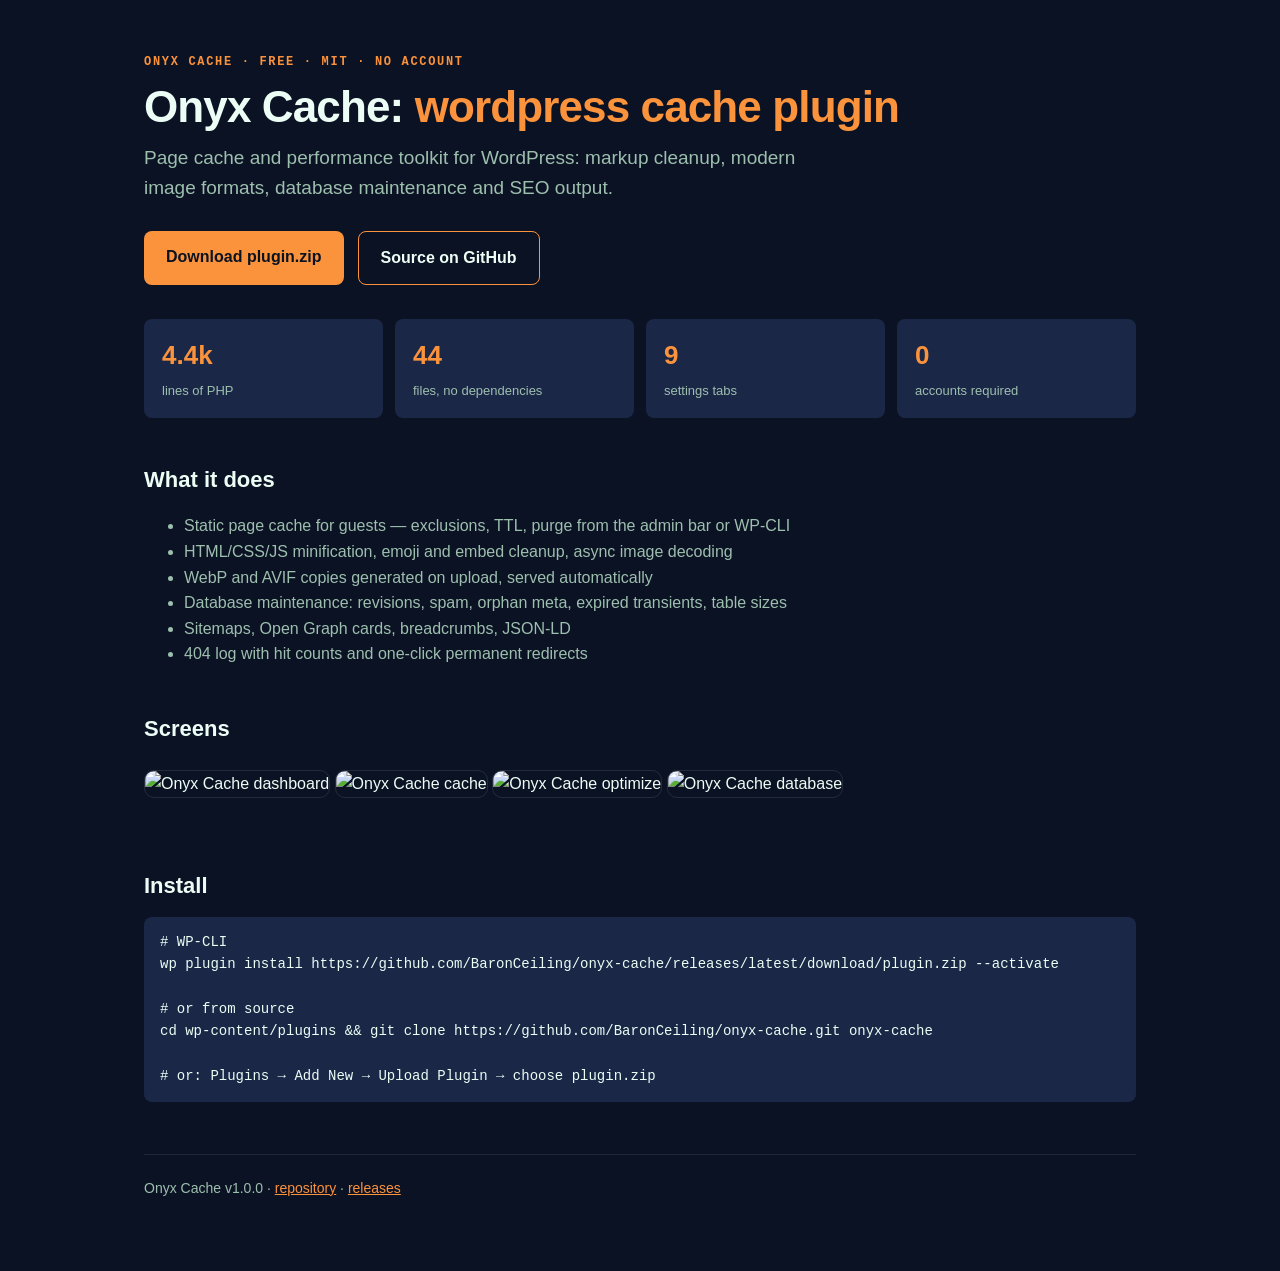
==== docs/index.html @ 32f168cb "docs: landing page (index.html)" ====
<!doctype html>
<html lang="en">
<head>
<meta charset="utf-8">
<meta name="viewport" content="width=device-width, initial-scale=1">
<title>Onyx Cache — wordpress cache plugin</title>
<meta name="description" content="Page cache and performance toolkit for WordPress: markup cleanup, modern image formats, database maintenance and SEO output.">
<meta property="og:title" content="Onyx Cache — wordpress cache plugin">
<meta property="og:description" content="Page cache and performance toolkit for WordPress: markup cleanup, modern image formats, database maintenance and SEO output.">
<meta property="og:type" content="website">
<meta property="og:image" content="https://github.com/BaronCeiling/onyx-cache/raw/main/assets/screenshots/dashboard">
<style>
  :root { --bg:#0b1224; --bg2:#1b2747; --accent:#fb923c; --fg:#ecfdf5; --dim:#9dbfae; }
  * { box-sizing:border-box }
  body { margin:0; background:var(--bg); color:var(--fg);
         font:16px/1.6 -apple-system,BlinkMacSystemFont,"Segoe UI",Roboto,Helvetica,Arial,sans-serif }
  .wrap { max-width:1040px; margin:0 auto; padding:56px 24px 72px }
  .label { font:600 12px/1 monospace; letter-spacing:.14em; text-transform:uppercase; color:var(--accent) }
  h1 { font-size:44px; line-height:1.15; margin:14px 0 10px; letter-spacing:-.02em }
  h1 span { color:var(--accent) }
  p.lead { font-size:19px; color:var(--dim); max-width:62ch; margin:0 0 28px }
  .row { display:flex; gap:14px; flex-wrap:wrap; margin:26px 0 34px }
  .btn { display:inline-block; padding:13px 22px; border-radius:8px; text-decoration:none;
          background:var(--accent); color:#0b1220; font-weight:600 }
  .btn.ghost { background:transparent; color:var(--fg); border:1px solid var(--accent) }
  .stats { display:grid; grid-template-columns:repeat(auto-fit,minmax(150px,1fr)); gap:12px; margin:30px 0 }
  .stat { background:var(--bg2); border-radius:8px; padding:16px 18px }
  .stat b { display:block; font-size:26px; color:var(--accent) }
  .stat span { font-size:13px; color:var(--dim) }
  h2 { font-size:22px; margin:44px 0 14px }
  img.shot { width:100%; border-radius:10px; border:1px solid #ffffff1a; margin:10px 0 26px }
  pre { background:var(--bg2); padding:14px 16px; border-radius:8px; overflow:auto; font-size:14px }
  code { font-family:ui-monospace,SFMono-Regular,Menlo,monospace }
  ul { color:var(--dim) }
  footer { margin-top:52px; padding-top:22px; border-top:1px solid #ffffff14; color:var(--dim); font-size:14px }
  a { color:var(--accent) }
</style>
</head>
<body>
<div class="wrap">
  <div class="label">Onyx Cache · free · MIT · no account</div>
  <h1>Onyx Cache: <span>wordpress cache plugin</span></h1>
  <p class="lead">Page cache and performance toolkit for WordPress: markup cleanup, modern image formats, database maintenance and SEO output.</p>

  <div class="row">
    <a class="btn" href="https://github.com/BaronCeiling/onyx-cache/releases/latest/download/plugin.zip">Download plugin.zip</a>
    <a class="btn ghost" href="https://github.com/BaronCeiling/onyx-cache">Source on GitHub</a>
  </div>

  <div class="stats">
    <div class="stat"><b>4.4k</b><span>lines of PHP</span></div>
    <div class="stat"><b>44</b><span>files, no dependencies</span></div>
    <div class="stat"><b>9</b><span>settings tabs</span></div>
    <div class="stat"><b>0</b><span>accounts required</span></div>
  </div>

  <h2>What it does</h2>
  <ul>
    <li>Static page cache for guests — exclusions, TTL, purge from the admin bar or WP-CLI</li>
    <li>HTML/CSS/JS minification, emoji and embed cleanup, async image decoding</li>
    <li>WebP and AVIF copies generated on upload, served automatically</li>
    <li>Database maintenance: revisions, spam, orphan meta, expired transients, table sizes</li>
    <li>Sitemaps, Open Graph cards, breadcrumbs, JSON-LD</li>
    <li>404 log with hit counts and one-click permanent redirects</li>
  </ul>

  <h2>Screens</h2>
  <img class="shot" src="https://github.com/BaronCeiling/onyx-cache/raw/main/assets/screenshots/dashboard.png" alt="Onyx Cache dashboard" loading="lazy">
  <img class="shot" src="https://github.com/BaronCeiling/onyx-cache/raw/main/assets/screenshots/cache.png" alt="Onyx Cache cache" loading="lazy">
  <img class="shot" src="https://github.com/BaronCeiling/onyx-cache/raw/main/assets/screenshots/optimize.png" alt="Onyx Cache optimize" loading="lazy">
  <img class="shot" src="https://github.com/BaronCeiling/onyx-cache/raw/main/assets/screenshots/database.png" alt="Onyx Cache database" loading="lazy">

  <h2>Install</h2>
  <pre><code># WP-CLI
wp plugin install https://github.com/BaronCeiling/onyx-cache/releases/latest/download/plugin.zip --activate

# or from source
cd wp-content/plugins && git clone https://github.com/BaronCeiling/onyx-cache.git onyx-cache

# or: Plugins → Add New → Upload Plugin → choose plugin.zip</code></pre>

  <footer>
    Onyx Cache v1.0.0 · <a href="https://github.com/BaronCeiling/onyx-cache">repository</a> ·
    <a href="https://github.com/BaronCeiling/onyx-cache/releases">releases</a>
  </footer>
</div>
</body>
</html>
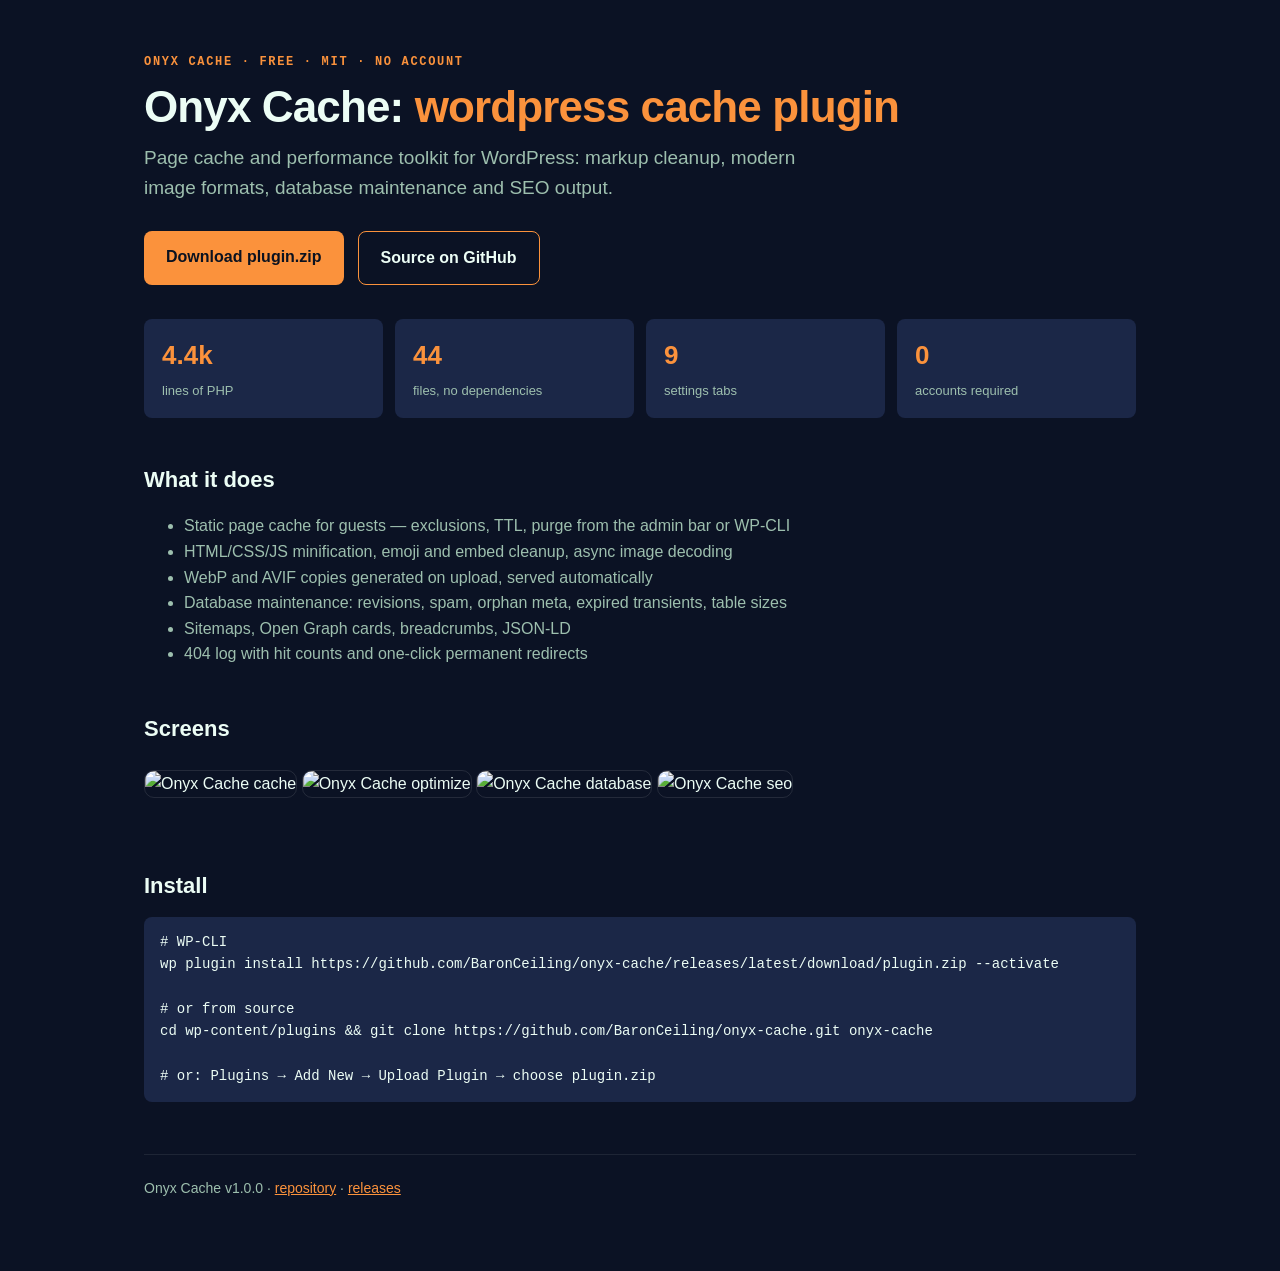
==== commit c2ce61f2: "docs: landing page (index.html)" ====
--- a/docs/index.html
+++ b/docs/index.html
@@ -8,7 +8,7 @@
 <meta property="og:title" content="Onyx Cache — wordpress cache plugin">
 <meta property="og:description" content="Page cache and performance toolkit for WordPress: markup cleanup, modern image formats, database maintenance and SEO output.">
 <meta property="og:type" content="website">
-<meta property="og:image" content="https://github.com/BaronCeiling/onyx-cache/raw/main/assets/screenshots/dashboard">
+<meta property="og:image" content="https://github.com/BaronCeiling/onyx-cache/raw/main/assets/screenshots/cache">
 <style>
   :root { --bg:#0b1224; --bg2:#1b2747; --accent:#fb923c; --fg:#ecfdf5; --dim:#9dbfae; }
   * { box-sizing:border-box }
@@ -65,10 +65,10 @@
   </ul>
 
   <h2>Screens</h2>
-  <img class="shot" src="https://github.com/BaronCeiling/onyx-cache/raw/main/assets/screenshots/dashboard.png" alt="Onyx Cache dashboard" loading="lazy">
   <img class="shot" src="https://github.com/BaronCeiling/onyx-cache/raw/main/assets/screenshots/cache.png" alt="Onyx Cache cache" loading="lazy">
   <img class="shot" src="https://github.com/BaronCeiling/onyx-cache/raw/main/assets/screenshots/optimize.png" alt="Onyx Cache optimize" loading="lazy">
   <img class="shot" src="https://github.com/BaronCeiling/onyx-cache/raw/main/assets/screenshots/database.png" alt="Onyx Cache database" loading="lazy">
+  <img class="shot" src="https://github.com/BaronCeiling/onyx-cache/raw/main/assets/screenshots/seo.png" alt="Onyx Cache seo" loading="lazy">
 
   <h2>Install</h2>
   <pre><code># WP-CLI
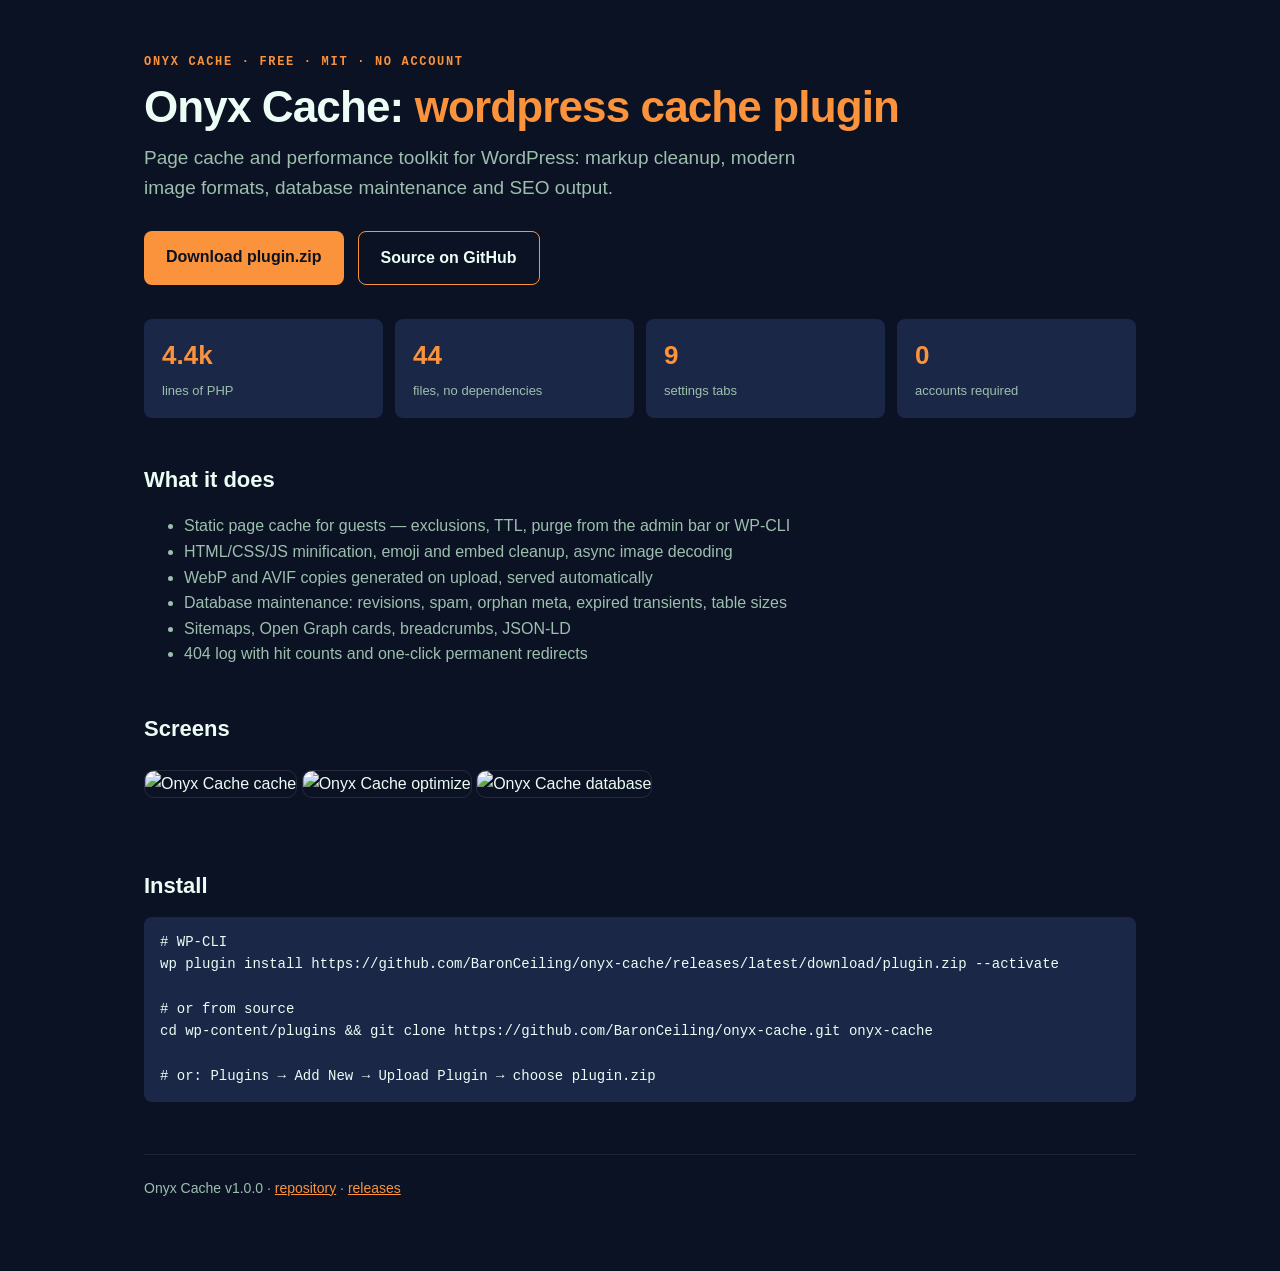
==== commit b0363e53: "docs: landing page (index.html)" ====
--- a/docs/index.html
+++ b/docs/index.html
@@ -68,7 +68,6 @@
   <img class="shot" src="https://github.com/BaronCeiling/onyx-cache/raw/main/assets/screenshots/cache.png" alt="Onyx Cache cache" loading="lazy">
   <img class="shot" src="https://github.com/BaronCeiling/onyx-cache/raw/main/assets/screenshots/optimize.png" alt="Onyx Cache optimize" loading="lazy">
   <img class="shot" src="https://github.com/BaronCeiling/onyx-cache/raw/main/assets/screenshots/database.png" alt="Onyx Cache database" loading="lazy">
-  <img class="shot" src="https://github.com/BaronCeiling/onyx-cache/raw/main/assets/screenshots/seo.png" alt="Onyx Cache seo" loading="lazy">
 
   <h2>Install</h2>
   <pre><code># WP-CLI
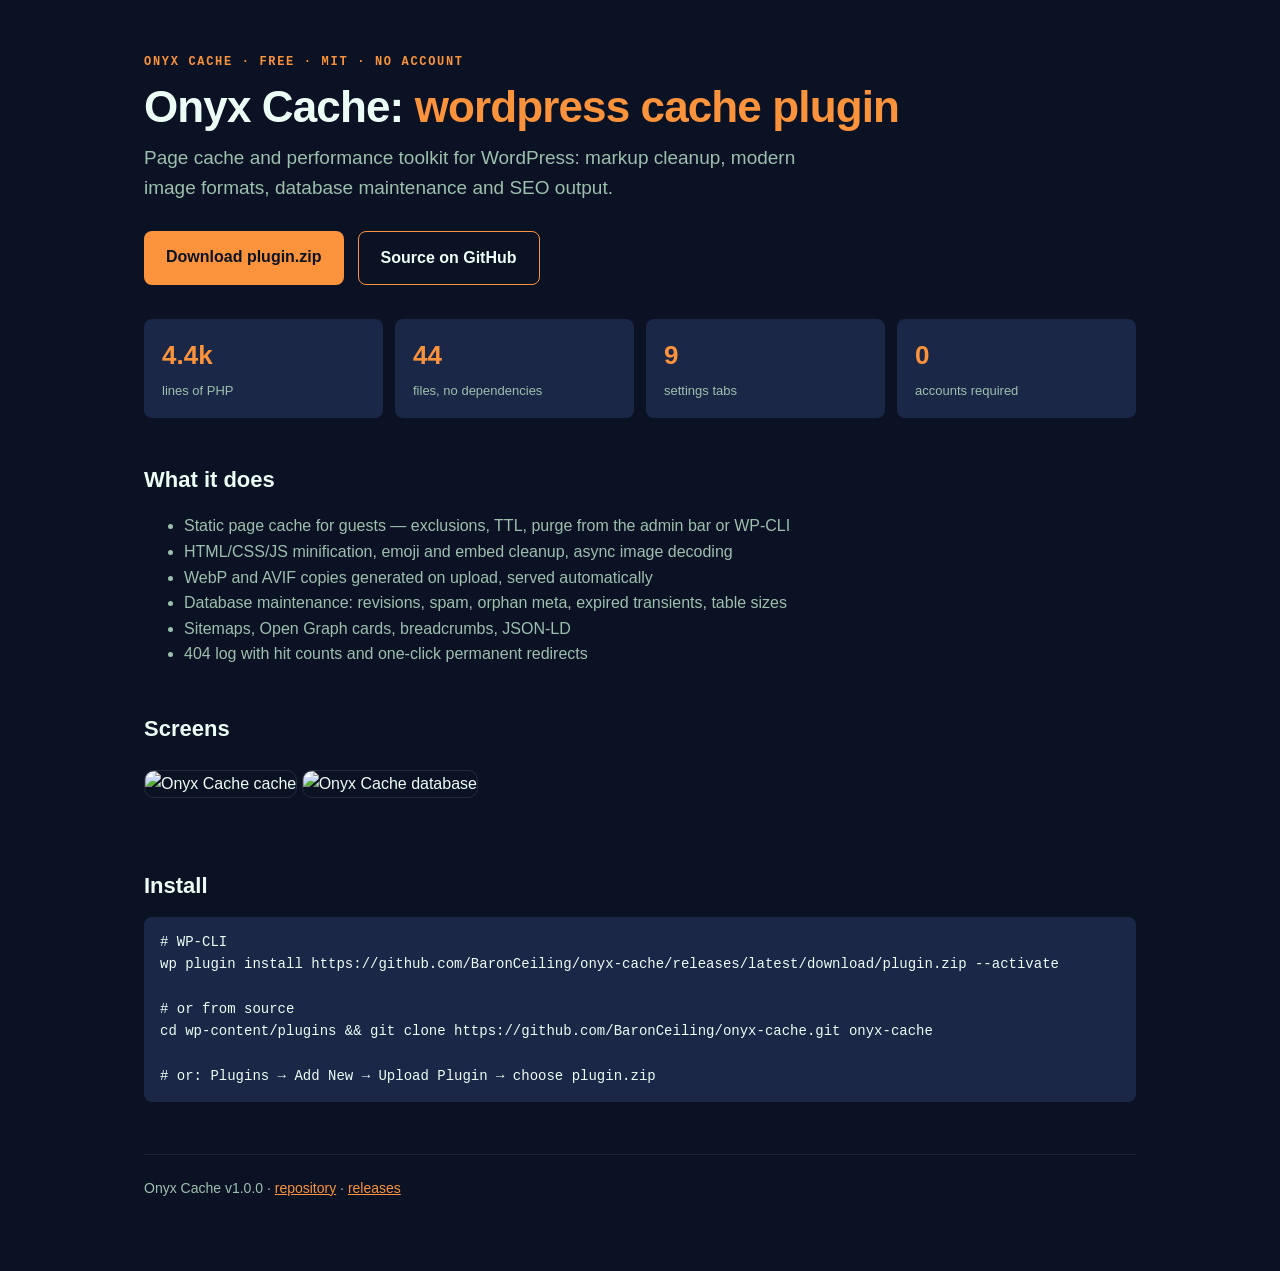
==== commit 98db1f27: "docs: landing page (index.html)" ====
--- a/docs/index.html
+++ b/docs/index.html
@@ -65,9 +65,8 @@
   </ul>
 
   <h2>Screens</h2>
-  <img class="shot" src="https://github.com/BaronCeiling/onyx-cache/raw/main/assets/screenshots/cache.png" alt="Onyx Cache cache" loading="lazy">
-  <img class="shot" src="https://github.com/BaronCeiling/onyx-cache/raw/main/assets/screenshots/optimize.png" alt="Onyx Cache optimize" loading="lazy">
-  <img class="shot" src="https://github.com/BaronCeiling/onyx-cache/raw/main/assets/screenshots/database.png" alt="Onyx Cache database" loading="lazy">
+  <img class="shot" src="https://github.com/BaronCeiling/onyx-cache/raw/main/assets/screenshots/cache.png?v=1.0.0" alt="Onyx Cache cache" loading="lazy">
+  <img class="shot" src="https://github.com/BaronCeiling/onyx-cache/raw/main/assets/screenshots/database.png?v=1.0.0" alt="Onyx Cache database" loading="lazy">
 
   <h2>Install</h2>
   <pre><code># WP-CLI
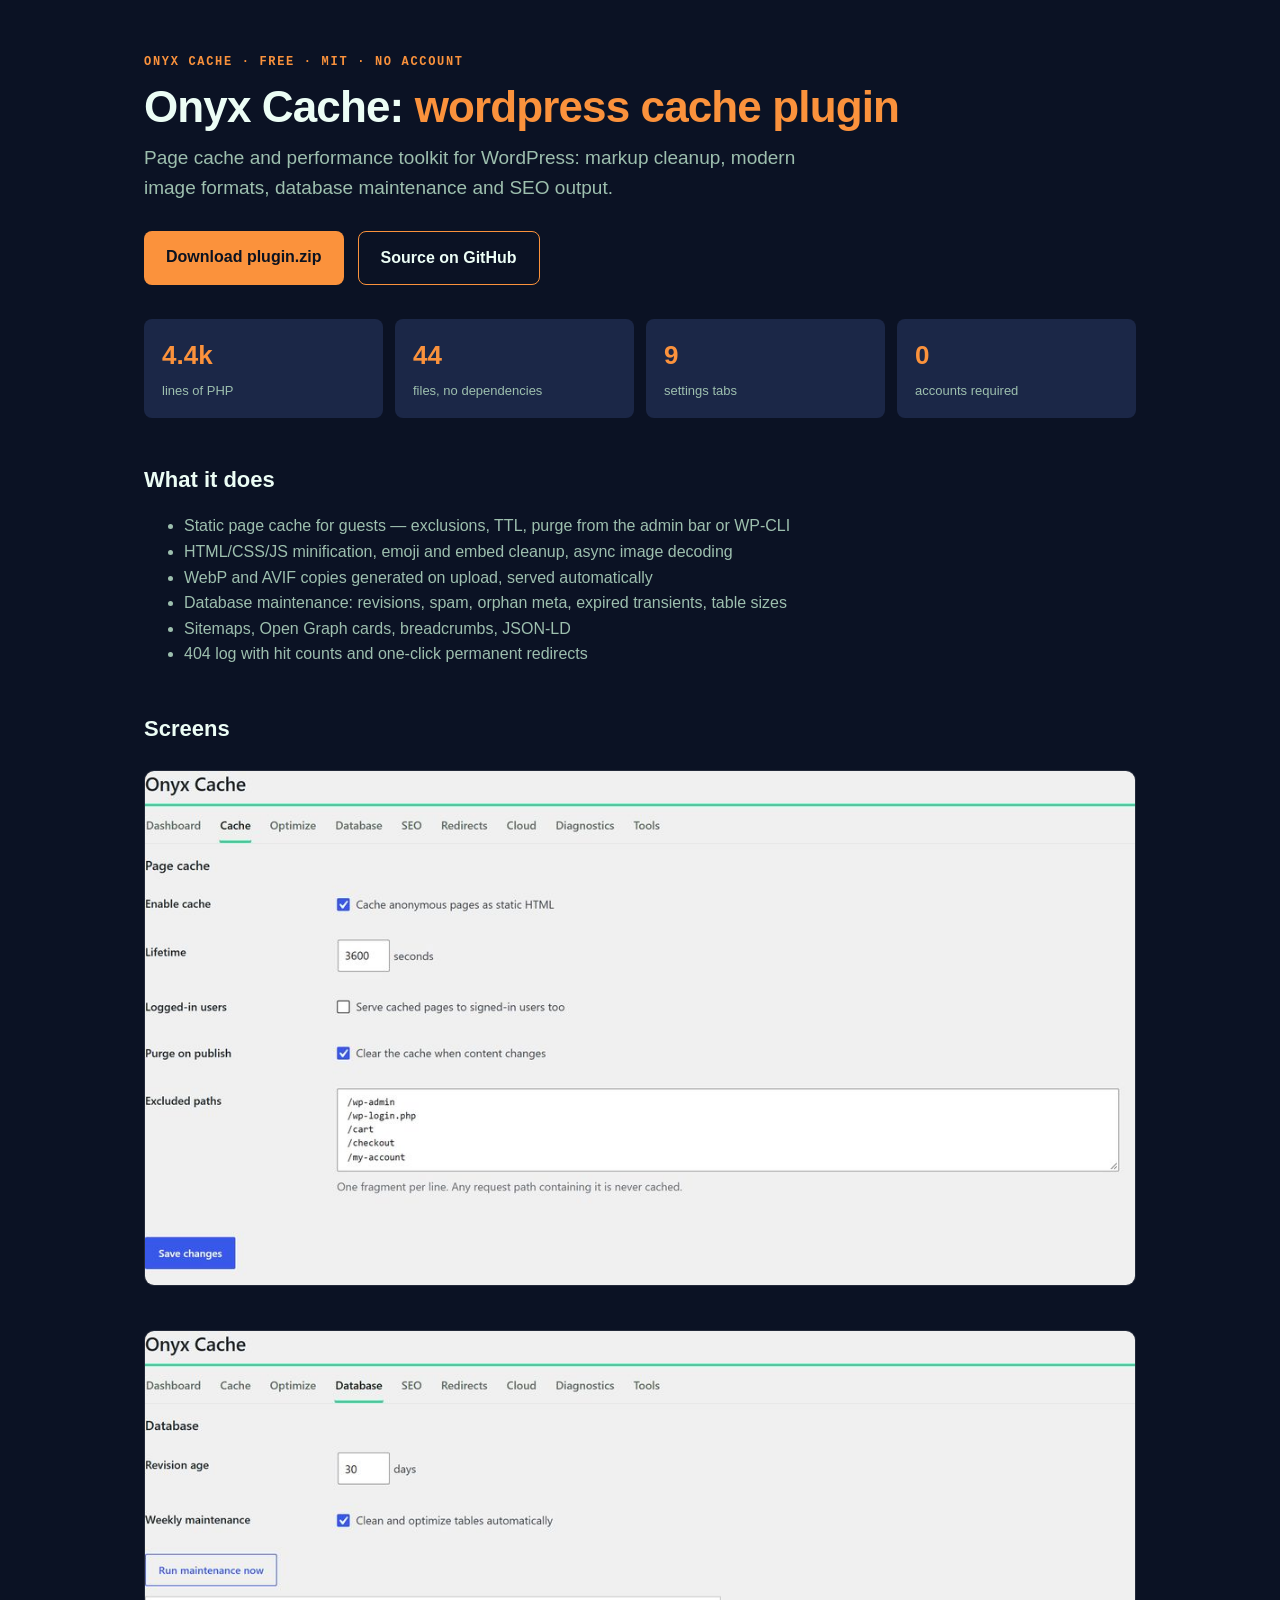
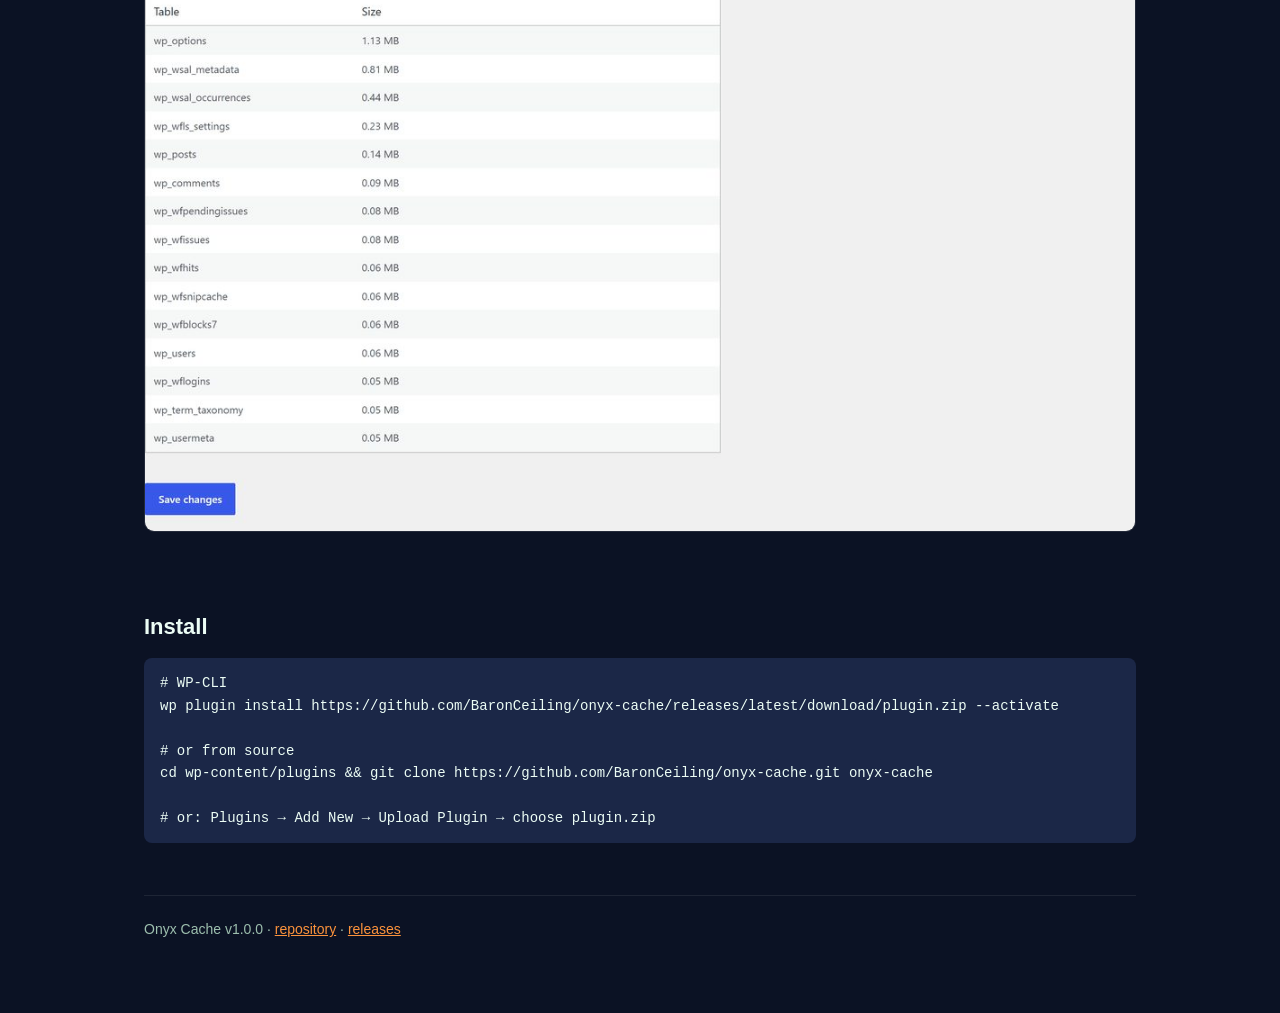
==== commit 10223a21: "docs: landing page (index.html)" ====
--- a/docs/index.html
+++ b/docs/index.html
@@ -8,7 +8,7 @@
 <meta property="og:title" content="Onyx Cache — wordpress cache plugin">
 <meta property="og:description" content="Page cache and performance toolkit for WordPress: markup cleanup, modern image formats, database maintenance and SEO output.">
 <meta property="og:type" content="website">
-<meta property="og:image" content="https://github.com/BaronCeiling/onyx-cache/raw/main/assets/screenshots/cache">
+<meta property="og:image" content="https://github.com/BaronCeiling/onyx-cache/raw/main/.github/social-preview.png">
 <style>
   :root { --bg:#0b1224; --bg2:#1b2747; --accent:#fb923c; --fg:#ecfdf5; --dim:#9dbfae; }
   * { box-sizing:border-box }
@@ -65,8 +65,8 @@
   </ul>
 
   <h2>Screens</h2>
-  <img class="shot" src="https://github.com/BaronCeiling/onyx-cache/raw/main/assets/screenshots/cache.png?v=1.0.0" alt="Onyx Cache cache" loading="lazy">
-  <img class="shot" src="https://github.com/BaronCeiling/onyx-cache/raw/main/assets/screenshots/database.png?v=1.0.0" alt="Onyx Cache database" loading="lazy">
+  <img class="shot" src="[data-uri]" alt="Onyx Cache cache" loading="lazy">
+  <img class="shot" src="[data-uri]" alt="Onyx Cache database" loading="lazy">
 
   <h2>Install</h2>
   <pre><code># WP-CLI
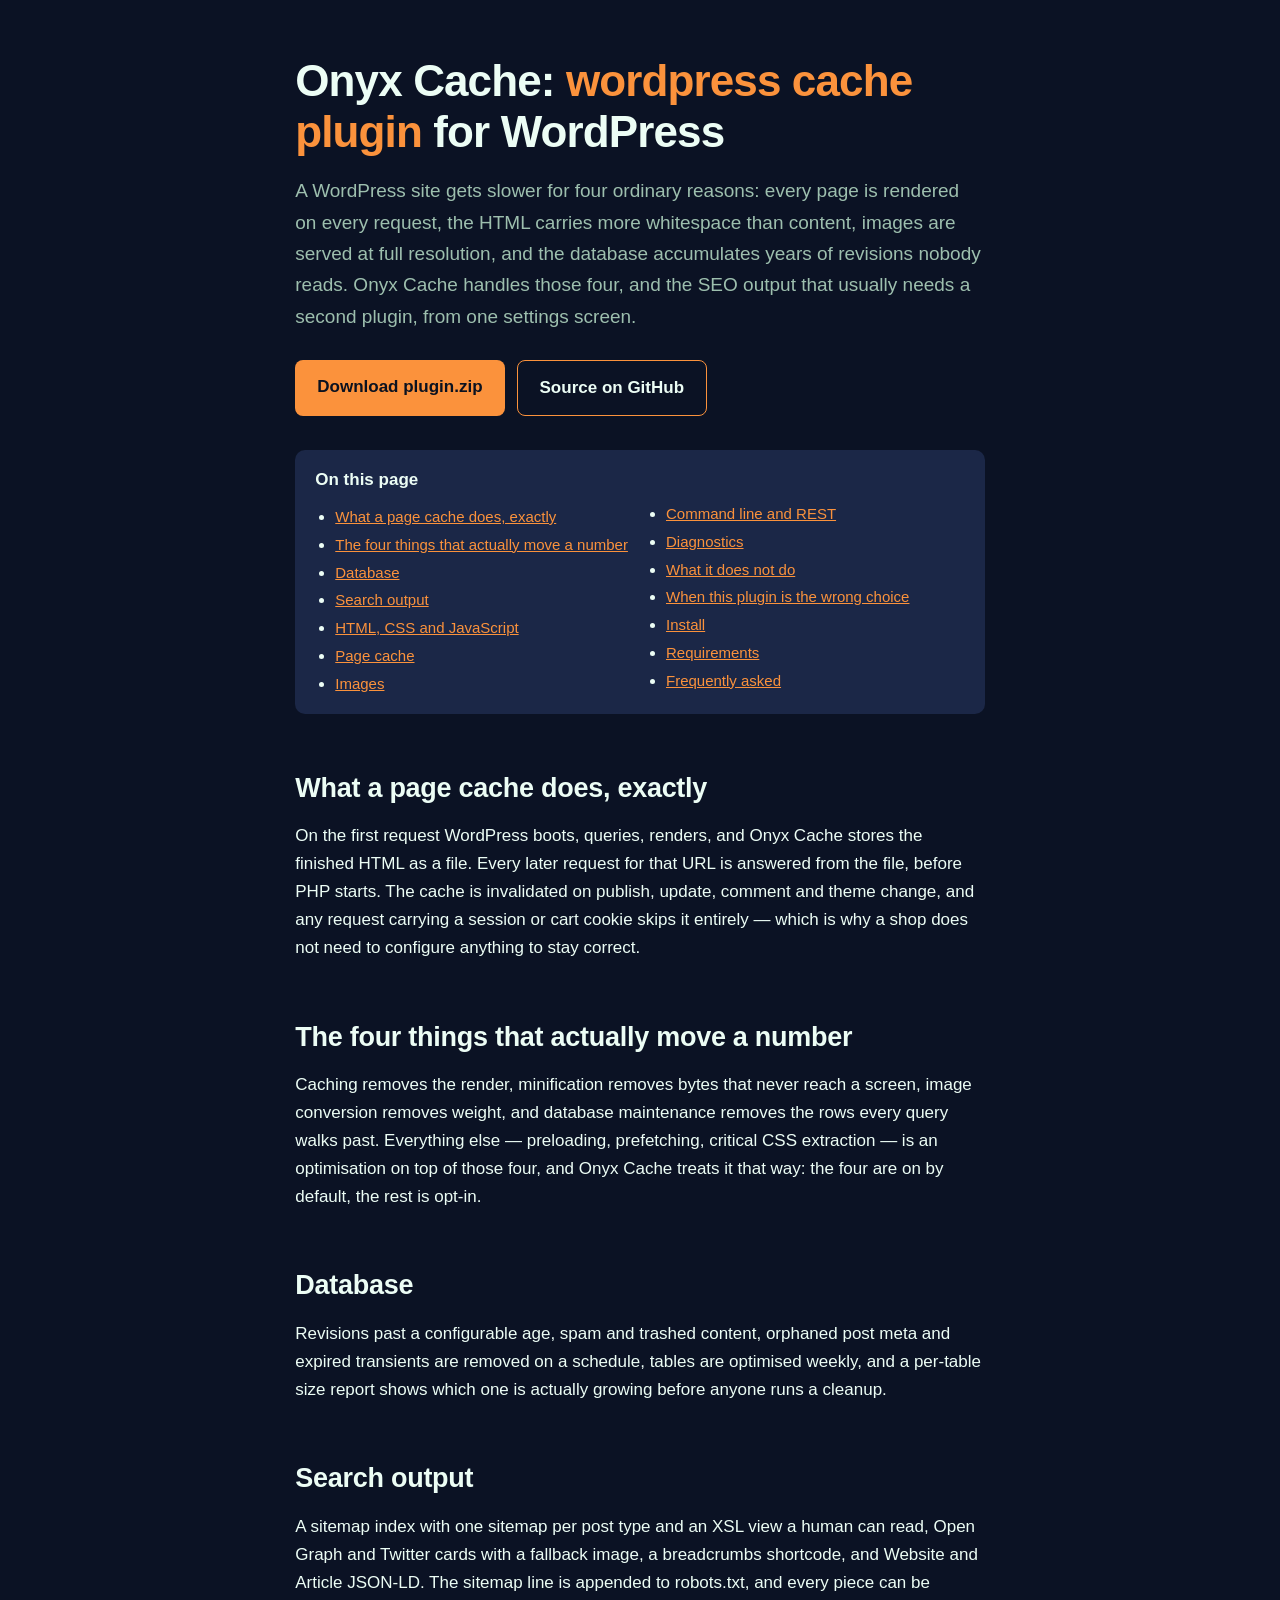
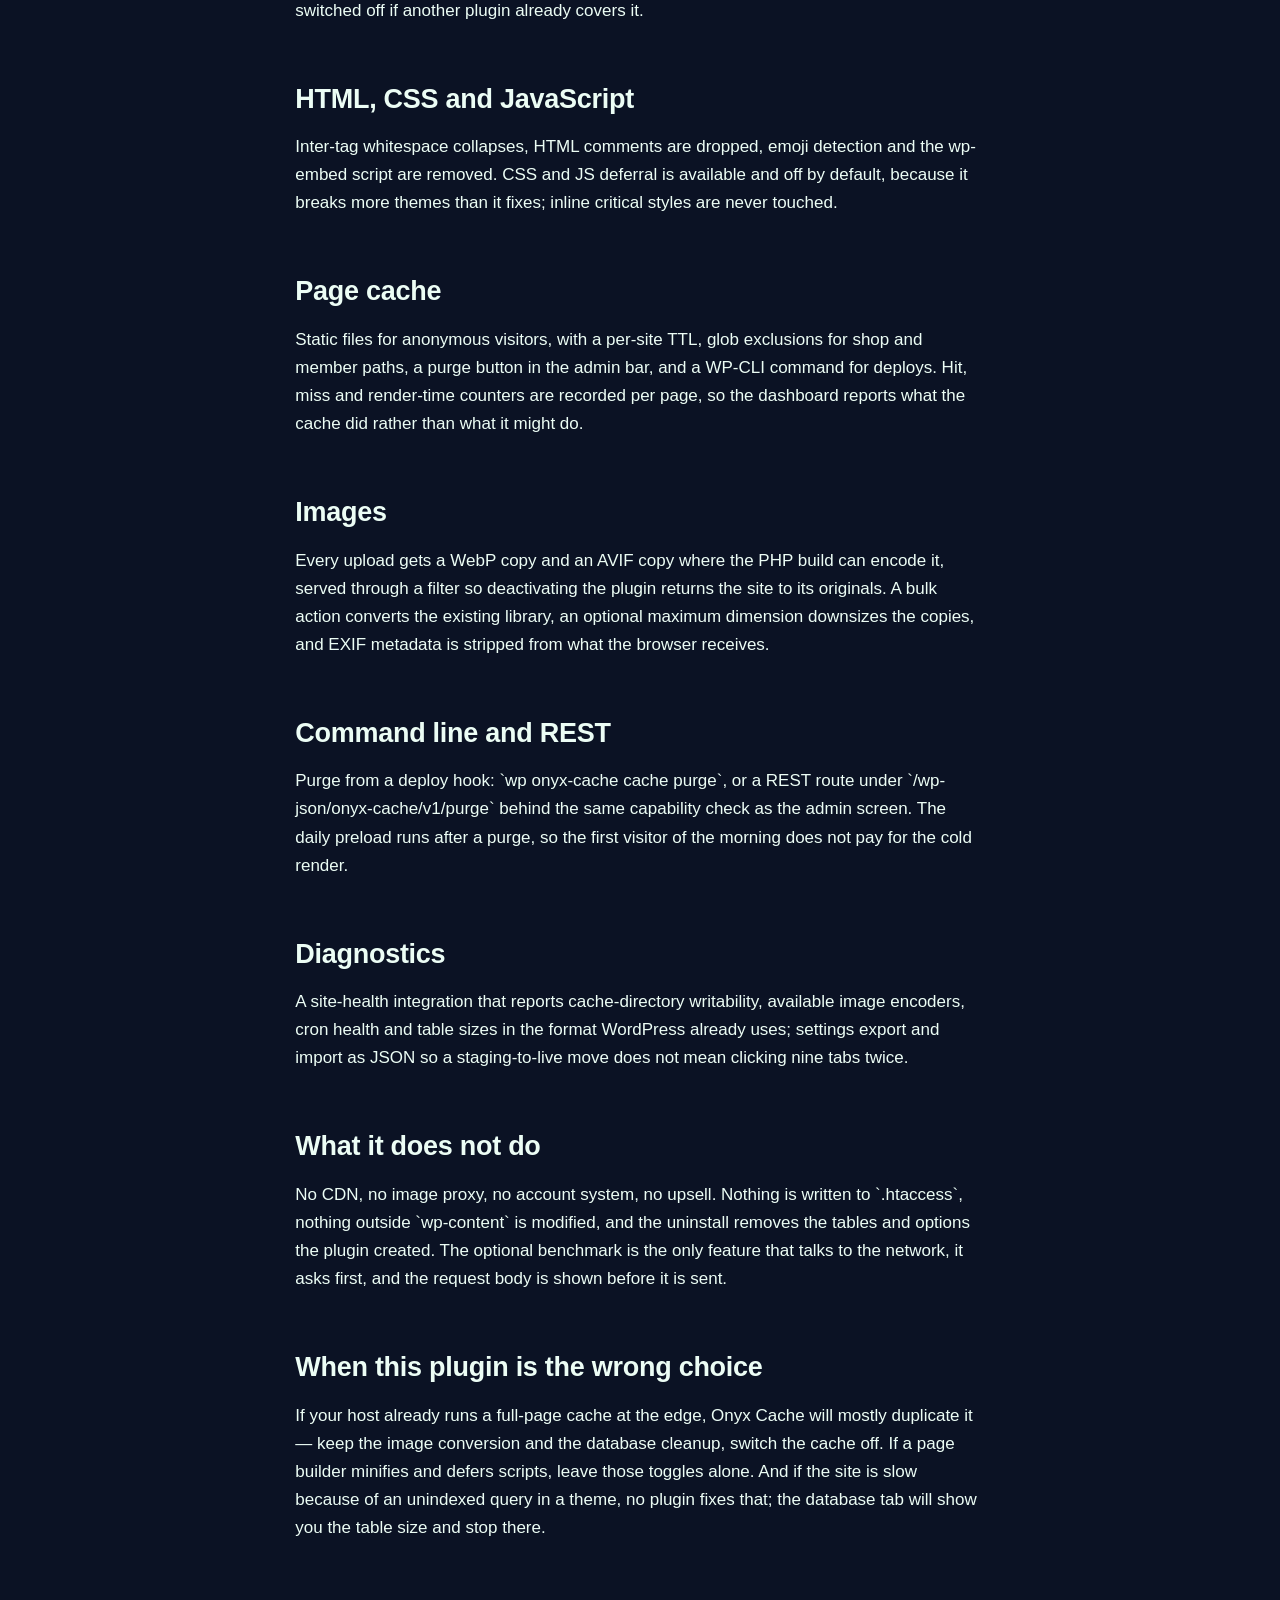
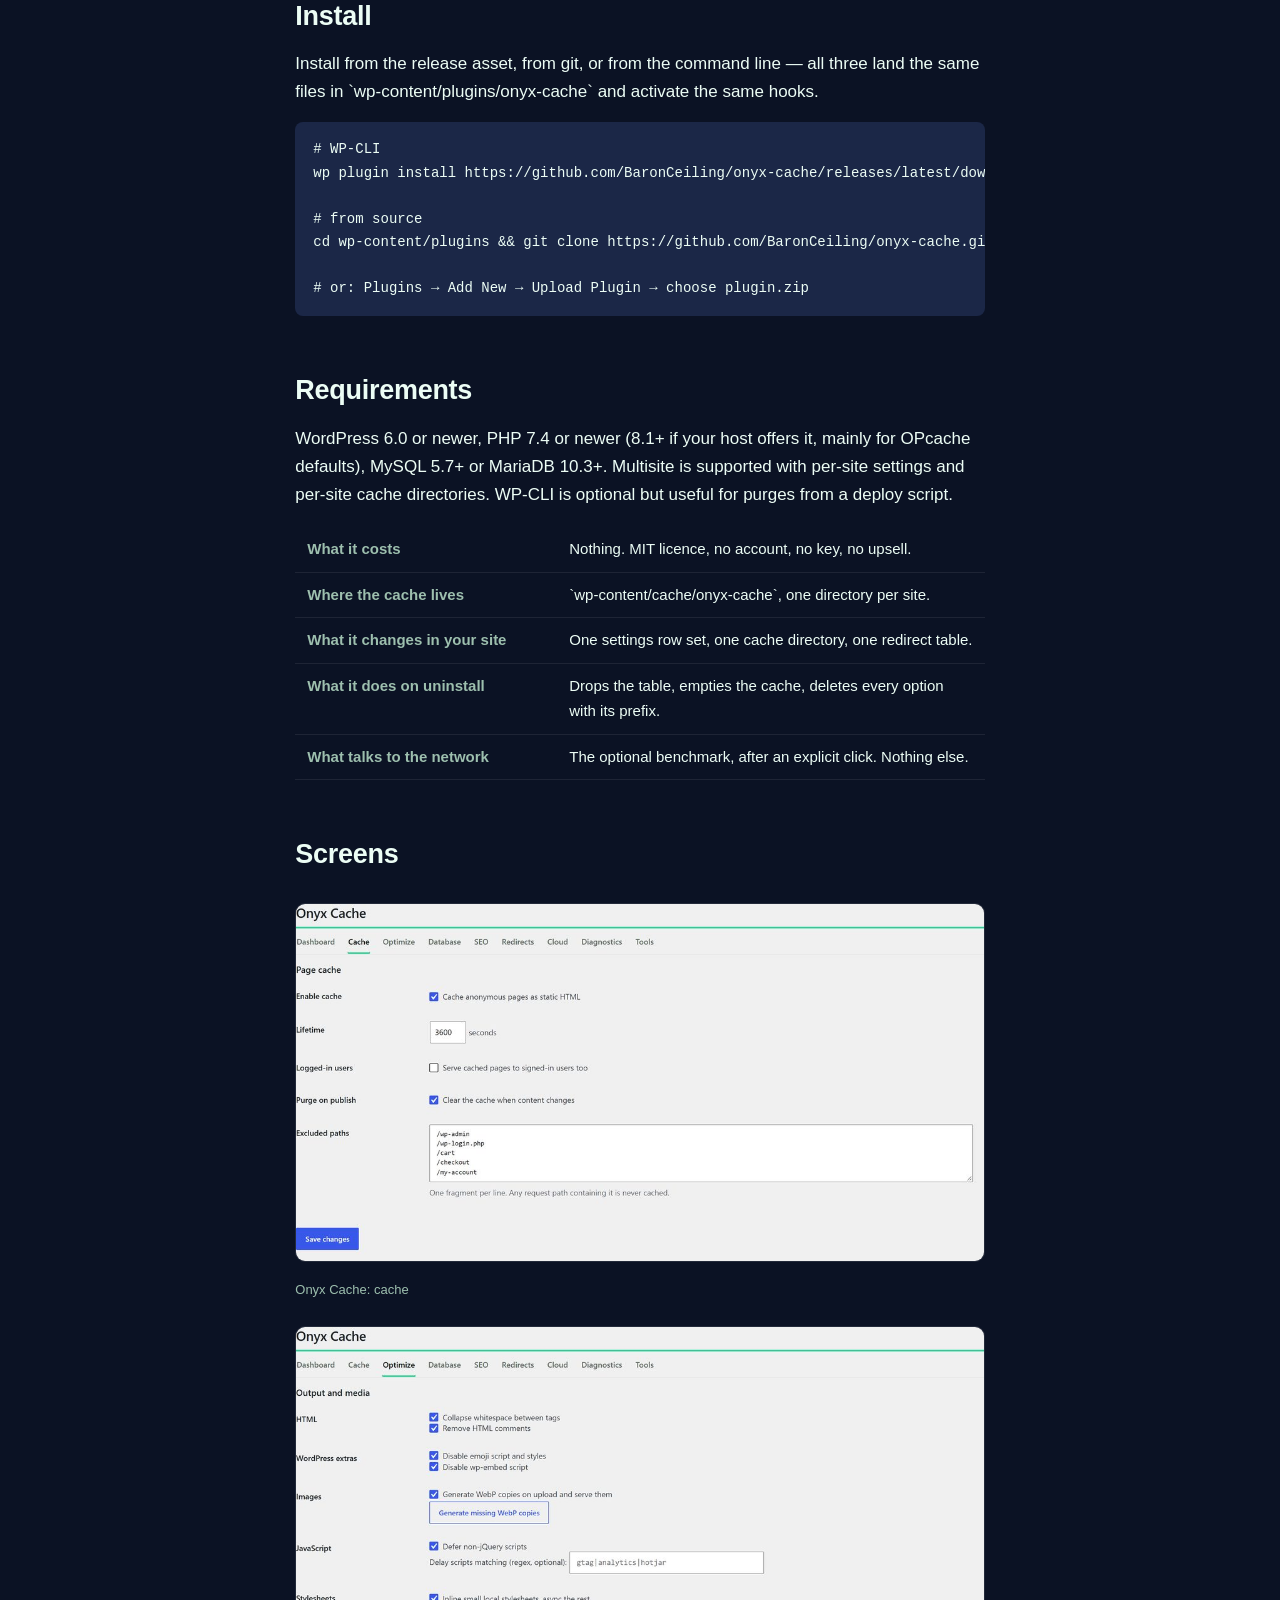
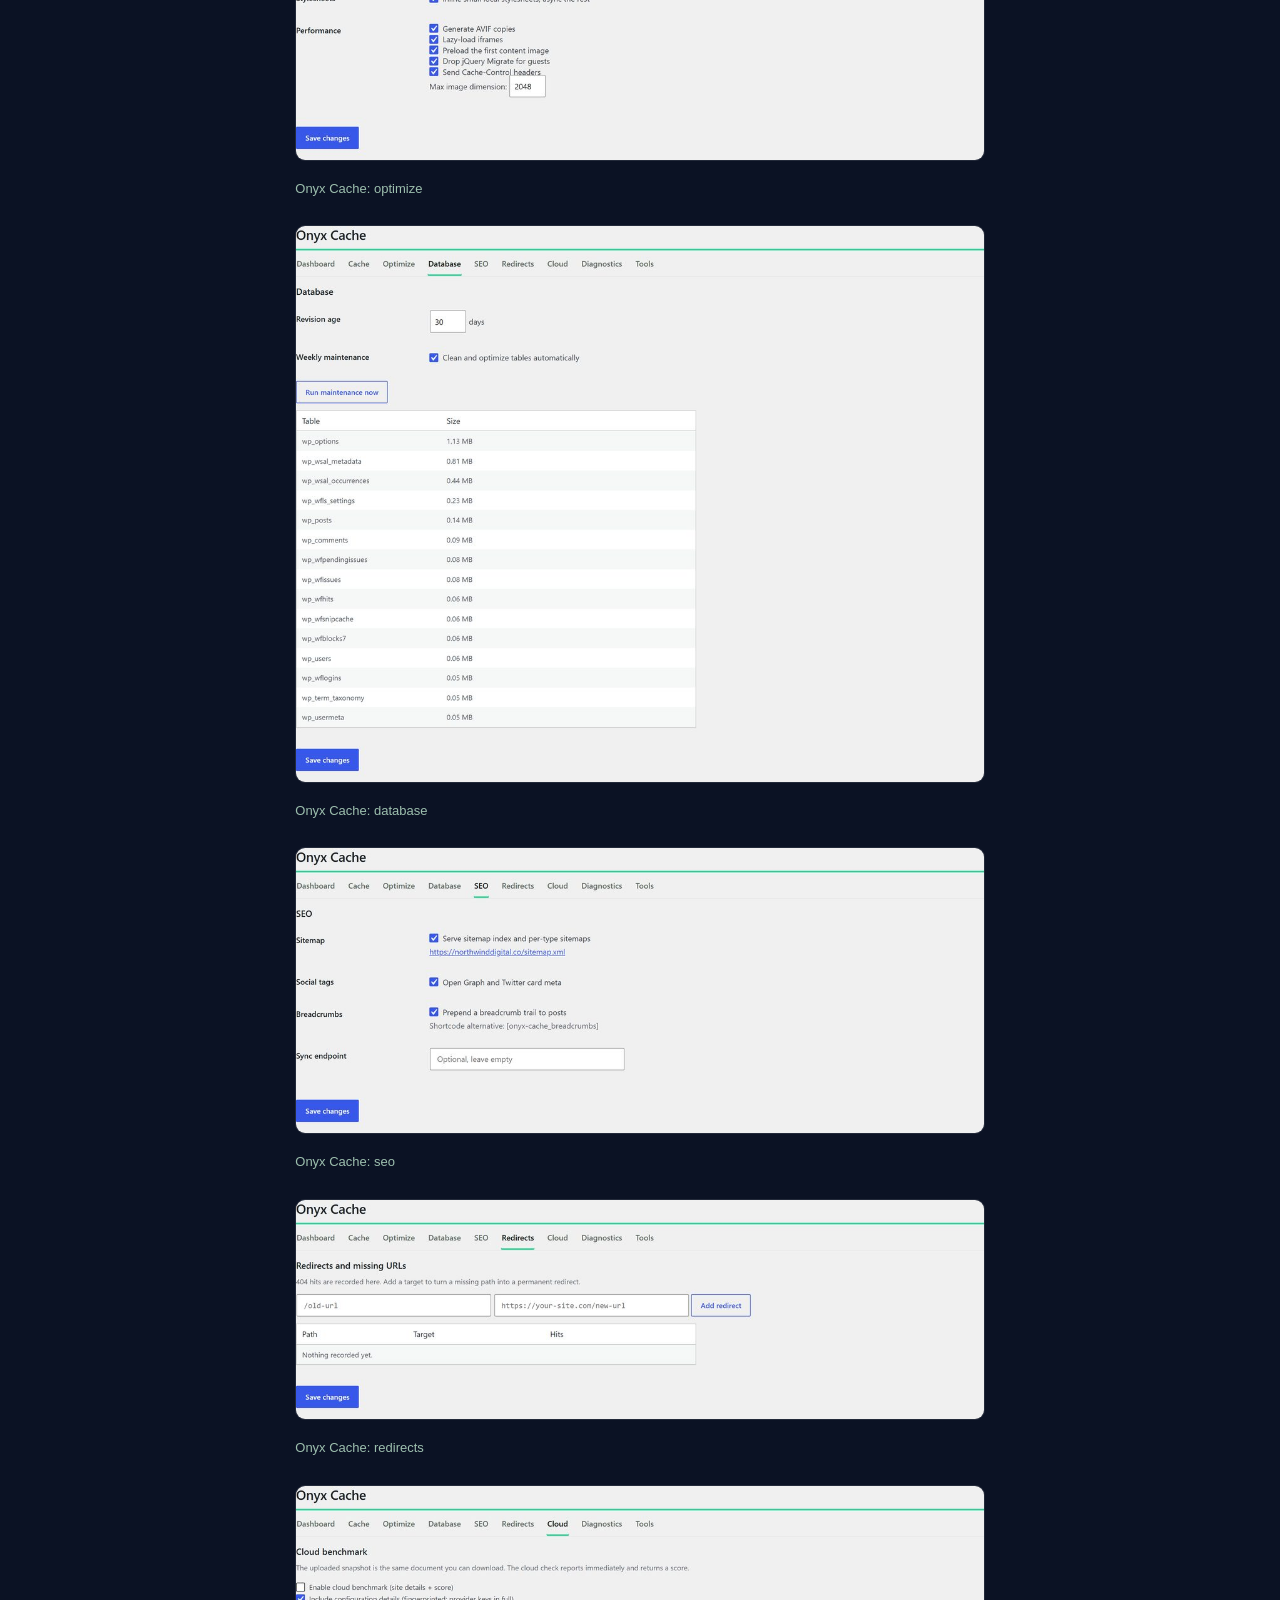
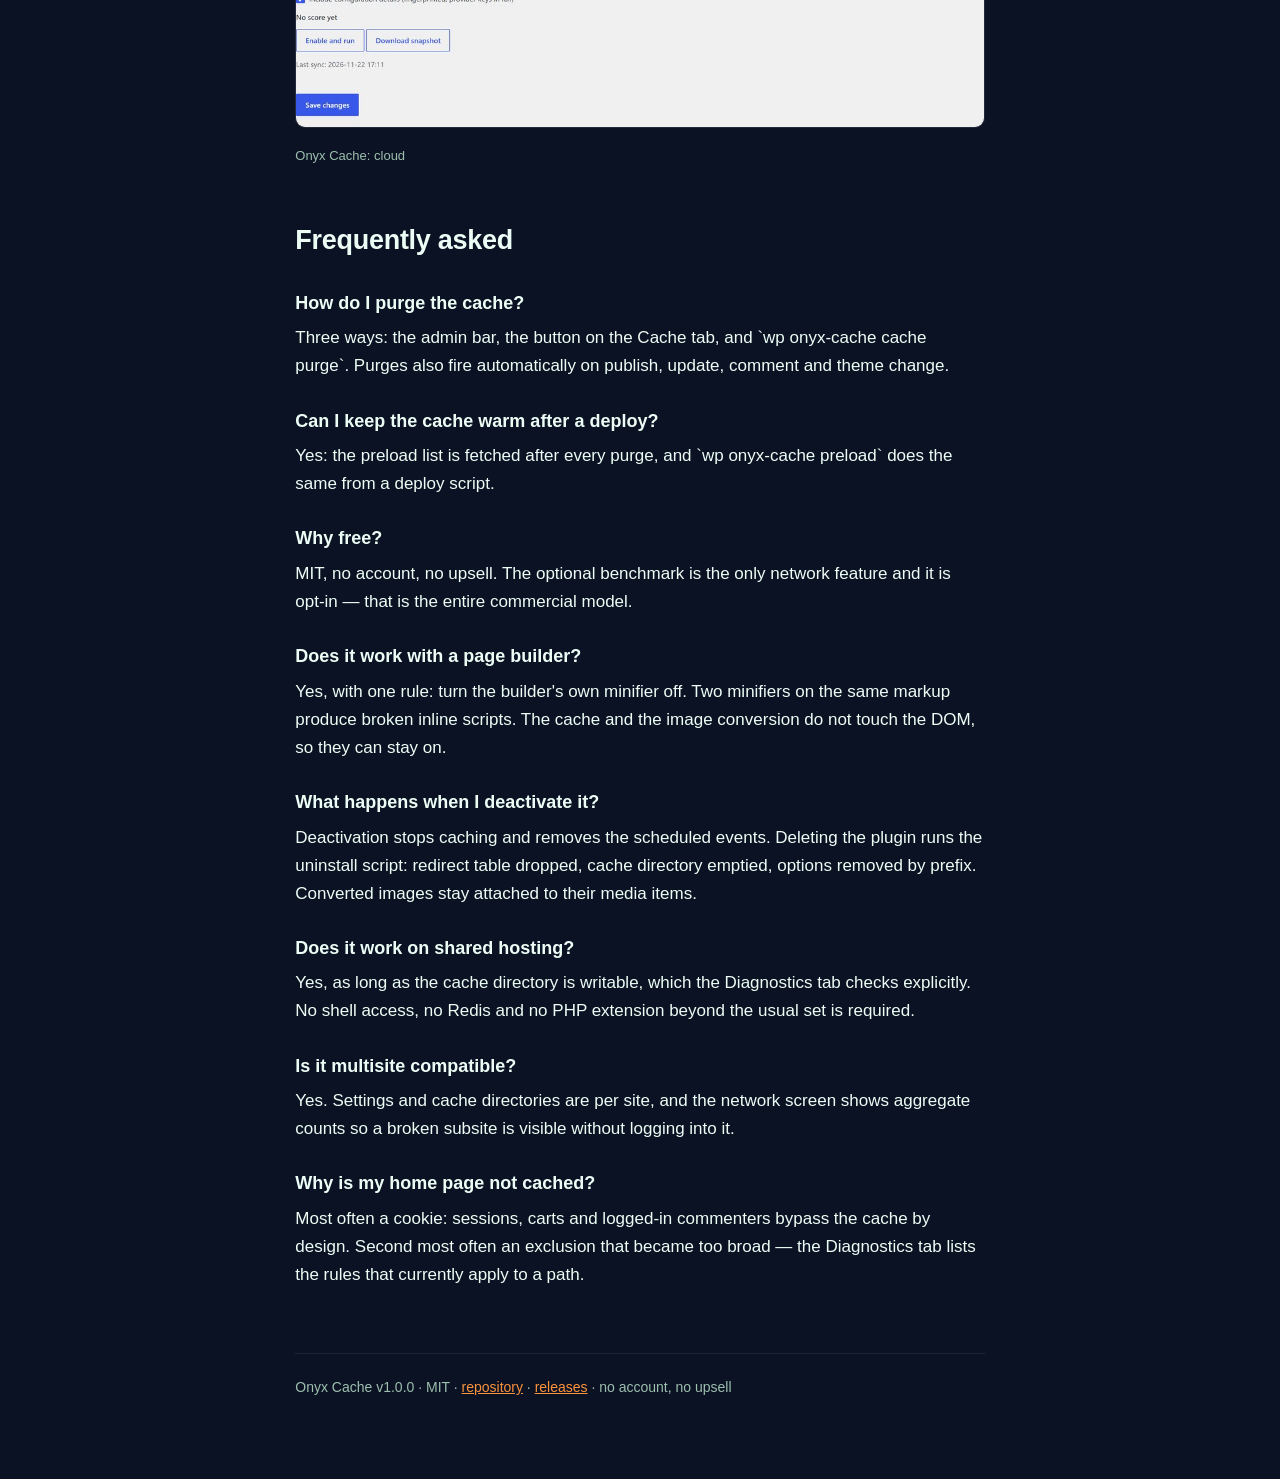
==== commit fccc565f: "docs: index.html" ====
--- a/docs/index.html
+++ b/docs/index.html
@@ -3,84 +3,95 @@
 <head>
 <meta charset="utf-8">
 <meta name="viewport" content="width=device-width, initial-scale=1">
-<title>Onyx Cache — wordpress cache plugin</title>
+<title>Onyx Cache — wordpress cache plugin plugin for WordPress</title>
 <meta name="description" content="Page cache and performance toolkit for WordPress: markup cleanup, modern image formats, database maintenance and SEO output.">
-<meta property="og:title" content="Onyx Cache — wordpress cache plugin">
+<link rel="canonical" href="https://baronceiling.github.io/onyx-cache/">
+<meta property="og:title" content="Onyx Cache — wordpress cache plugin plugin for WordPress">
 <meta property="og:description" content="Page cache and performance toolkit for WordPress: markup cleanup, modern image formats, database maintenance and SEO output.">
 <meta property="og:type" content="website">
+<meta property="og:url" content="https://baronceiling.github.io/onyx-cache/">
 <meta property="og:image" content="https://github.com/BaronCeiling/onyx-cache/raw/main/.github/social-preview.png">
+<meta name="twitter:card" content="summary_large_image">
+<script type="application/ld+json">{"@context": "https://schema.org", "@type": "SoftwareApplication", "name": "Onyx Cache", "applicationCategory": "WebApplication", "operatingSystem": "WordPress", "softwareVersion": "1.0.0", "offers": {"@type": "Offer", "price": "0", "priceCurrency": "USD"}, "license": "https://opensource.org/licenses/MIT", "description": "Page cache and performance toolkit for WordPress: markup cleanup, modern image formats, database maintenance and SEO output.", "codeRepository": "https://github.com/BaronCeiling/onyx-cache"}</script>
+<script type="application/ld+json">{"@context": "https://schema.org", "@type": "FAQPage", "mainEntity": [{"@type": "Question", "name": "How do I purge the cache?", "acceptedAnswer": {"@type": "Answer", "text": "Three ways: the admin bar, the button on the Cache tab, and `wp onyx-cache cache purge`. Purges also fire automatically on publish, update, comment and theme change."}}, {"@type": "Question", "name": "Can I keep the cache warm after a deploy?", "acceptedAnswer": {"@type": "Answer", "text": "Yes: the preload list is fetched after every purge, and `wp onyx-cache preload` does the same from a deploy script."}}, {"@type": "Question", "name": "Why free?", "acceptedAnswer": {"@type": "Answer", "text": "MIT, no account, no upsell. The optional benchmark is the only network feature and it is opt-in \u2014 that is the entire commercial model."}}, {"@type": "Question", "name": "Does it work with a page builder?", "acceptedAnswer": {"@type": "Answer", "text": "Yes, with one rule: turn the builder's own minifier off. Two minifiers on the same markup produce broken inline scripts. The cache and the image conversion do not touch the DOM, so they can stay on."}}, {"@type": "Question", "name": "What happens when I deactivate it?", "acceptedAnswer": {"@type": "Answer", "text": "Deactivation stops caching and removes the scheduled events. Deleting the plugin runs the uninstall script: redirect table dropped, cache directory emptied, options removed by prefix. Converted images stay attached to their media items."}}, {"@type": "Question", "name": "Does it work on shared hosting?", "acceptedAnswer": {"@type": "Answer", "text": "Yes, as long as the cache directory is writable, which the Diagnostics tab checks explicitly. No shell access, no Redis and no PHP extension beyond the usual set is required."}}, {"@type": "Question", "name": "Is it multisite compatible?", "acceptedAnswer": {"@type": "Answer", "text": "Yes. Settings and cache directories are per site, and the network screen shows aggregate counts so a broken subsite is visible without logging into it."}}, {"@type": "Question", "name": "Why is my home page not cached?", "acceptedAnswer": {"@type": "Answer", "text": "Most often a cookie: sessions, carts and logged-in commenters bypass the cache by design. Second most often an exclusion that became too broad \u2014 the Diagnostics tab lists the rules that currently apply to a path."}}]}</script>
 <style>
-  :root { --bg:#0b1224; --bg2:#1b2747; --accent:#fb923c; --fg:#ecfdf5; --dim:#9dbfae; }
+  :root { --bg:#0b1224; --bg2:#1b2747; --accent:#fb923c; --fg:#ecfdf5; --dim:#9dbfae }
   * { box-sizing:border-box }
   body { margin:0; background:var(--bg); color:var(--fg);
-         font:16px/1.6 -apple-system,BlinkMacSystemFont,"Segoe UI",Roboto,Helvetica,Arial,sans-serif }
-  .wrap { max-width:1040px; margin:0 auto; padding:56px 24px 72px }
-  .label { font:600 12px/1 monospace; letter-spacing:.14em; text-transform:uppercase; color:var(--accent) }
-  h1 { font-size:44px; line-height:1.15; margin:14px 0 10px; letter-spacing:-.02em }
+         font:17px/1.65 -apple-system,BlinkMacSystemFont,"Segoe UI",Roboto,Helvetica,Arial,sans-serif }
+  .wrap { max-width:78ch; margin:0 auto; padding:56px 24px 80px }
+  h1 { font-size:clamp(30px,4vw,44px); line-height:1.15; margin:0 0 18px; letter-spacing:-.02em }
   h1 span { color:var(--accent) }
-  p.lead { font-size:19px; color:var(--dim); max-width:62ch; margin:0 0 28px }
-  .row { display:flex; gap:14px; flex-wrap:wrap; margin:26px 0 34px }
+  h2 { font-size:clamp(21px,2.4vw,27px); margin:52px 0 12px; letter-spacing:-.01em }
+  h3 { font-size:18px; margin:26px 0 6px }
+  p { margin:0 0 16px }
+  p.lead { font-size:19px; color:var(--dim) }
+  a { color:var(--accent) }
+  .row { display:flex; gap:12px; flex-wrap:wrap; margin:28px 0 8px }
   .btn { display:inline-block; padding:13px 22px; border-radius:8px; text-decoration:none;
           background:var(--accent); color:#0b1220; font-weight:600 }
   .btn.ghost { background:transparent; color:var(--fg); border:1px solid var(--accent) }
-  .stats { display:grid; grid-template-columns:repeat(auto-fit,minmax(150px,1fr)); gap:12px; margin:30px 0 }
-  .stat { background:var(--bg2); border-radius:8px; padding:16px 18px }
-  .stat b { display:block; font-size:26px; color:var(--accent) }
-  .stat span { font-size:13px; color:var(--dim) }
-  h2 { font-size:22px; margin:44px 0 14px }
-  img.shot { width:100%; border-radius:10px; border:1px solid #ffffff1a; margin:10px 0 26px }
-  pre { background:var(--bg2); padding:14px 16px; border-radius:8px; overflow:auto; font-size:14px }
+  .toc { margin:34px 0 8px; padding:16px 20px; background:var(--bg2); border-radius:10px }
+  .toc ul { margin:8px 0 0; padding-left:20px; columns:2; column-gap:32px }
+  .toc li { font-size:15px; margin:3px 0 }
+  figure { margin:26px 0 }
+  img.shot { width:100%; border-radius:10px; border:1px solid #ffffff1a }
+  figcaption { font-size:13px; color:var(--dim); margin-top:8px }
+  pre { background:var(--bg2); padding:16px 18px; border-radius:8px; overflow:auto; font-size:14px }
   code { font-family:ui-monospace,SFMono-Regular,Menlo,monospace }
-  ul { color:var(--dim) }
-  footer { margin-top:52px; padding-top:22px; border-top:1px solid #ffffff14; color:var(--dim); font-size:14px }
-  a { color:var(--accent) }
+  table { width:100%; border-collapse:collapse; margin:18px 0; font-size:15px }
+  th, td { text-align:left; padding:10px 12px; border-bottom:1px solid #ffffff14; vertical-align:top }
+  th { color:var(--dim); font-weight:600; width:38% }
+  footer { margin-top:64px; padding-top:22px; border-top:1px solid #ffffff14; color:var(--dim); font-size:14px }
 </style>
 </head>
 <body>
 <div class="wrap">
-  <div class="label">Onyx Cache · free · MIT · no account</div>
-  <h1>Onyx Cache: <span>wordpress cache plugin</span></h1>
-  <p class="lead">Page cache and performance toolkit for WordPress: markup cleanup, modern image formats, database maintenance and SEO output.</p>
-
-  <div class="row">
-    <a class="btn" href="https://github.com/BaronCeiling/onyx-cache/releases/latest/download/plugin.zip">Download plugin.zip</a>
-    <a class="btn ghost" href="https://github.com/BaronCeiling/onyx-cache">Source on GitHub</a>
-  </div>
-
-  <div class="stats">
-    <div class="stat"><b>4.4k</b><span>lines of PHP</span></div>
-    <div class="stat"><b>44</b><span>files, no dependencies</span></div>
-    <div class="stat"><b>9</b><span>settings tabs</span></div>
-    <div class="stat"><b>0</b><span>accounts required</span></div>
-  </div>
-
-  <h2>What it does</h2>
-  <ul>
-    <li>Static page cache for guests — exclusions, TTL, purge from the admin bar or WP-CLI</li>
-    <li>HTML/CSS/JS minification, emoji and embed cleanup, async image decoding</li>
-    <li>WebP and AVIF copies generated on upload, served automatically</li>
-    <li>Database maintenance: revisions, spam, orphan meta, expired transients, table sizes</li>
-    <li>Sitemaps, Open Graph cards, breadcrumbs, JSON-LD</li>
-    <li>404 log with hit counts and one-click permanent redirects</li>
-  </ul>
-
-  <h2>Screens</h2>
-  <img class="shot" src="[data-uri]" alt="Onyx Cache cache" loading="lazy">
-  <img class="shot" src="[data-uri]" alt="Onyx Cache database" loading="lazy">
-
-  <h2>Install</h2>
-  <pre><code># WP-CLI
+<h1>Onyx Cache: <span>wordpress cache plugin</span> for WordPress</h1>
+<p class="lead">A WordPress site gets slower for four ordinary reasons: every page is rendered on every request, the HTML carries more whitespace than content, images are served at full resolution, and the database accumulates years of revisions nobody reads. Onyx Cache handles those four, and the SEO output that usually needs a second plugin, from one settings screen.</p>
+<div class="row"><a class="btn" href="https://github.com/BaronCeiling/onyx-cache/releases/latest/download/plugin.zip">Download plugin.zip</a><a class="btn ghost" href="https://github.com/BaronCeiling/onyx-cache">Source on GitHub</a></div>
+<nav class="toc"><b>On this page</b><ul><li><a href="#what-a-page-cache-does-exactly">What a page cache does, exactly</a></li><li><a href="#the-four-things-that-actually-move-a-number">The four things that actually move a number</a></li><li><a href="#database">Database</a></li><li><a href="#search-output">Search output</a></li><li><a href="#html-css-and-javascript">HTML, CSS and JavaScript</a></li><li><a href="#page-cache">Page cache</a></li><li><a href="#images">Images</a></li><li><a href="#command-line-and-rest">Command line and REST</a></li><li><a href="#diagnostics">Diagnostics</a></li><li><a href="#what-it-does-not-do">What it does not do</a></li><li><a href="#when-this-plugin-is-the-wrong-choice">When this plugin is the wrong choice</a></li><li><a href="#install">Install</a></li><li><a href="#requirements">Requirements</a></li><li><a href="#frequently-asked">Frequently asked</a></li></ul></nav>
+<h2 id="what-a-page-cache-does-exactly">What a page cache does, exactly</h2><p>On the first request WordPress boots, queries, renders, and Onyx Cache stores the finished HTML as a file. Every later request for that URL is answered from the file, before PHP starts. The cache is invalidated on publish, update, comment and theme change, and any request carrying a session or cart cookie skips it entirely — which is why a shop does not need to configure anything to stay correct.</p>
+<h2 id="the-four-things-that-actually-move-a-number">The four things that actually move a number</h2><p>Caching removes the render, minification removes bytes that never reach a screen, image conversion removes weight, and database maintenance removes the rows every query walks past. Everything else — preloading, prefetching, critical CSS extraction — is an optimisation on top of those four, and Onyx Cache treats it that way: the four are on by default, the rest is opt-in.</p>
+<h2 id="database">Database</h2><p>Revisions past a configurable age, spam and trashed content, orphaned post meta and expired transients are removed on a schedule, tables are optimised weekly, and a per-table size report shows which one is actually growing before anyone runs a cleanup.</p>
+<h2 id="search-output">Search output</h2><p>A sitemap index with one sitemap per post type and an XSL view a human can read, Open Graph and Twitter cards with a fallback image, a breadcrumbs shortcode, and Website and Article JSON-LD. The sitemap line is appended to robots.txt, and every piece can be switched off if another plugin already covers it.</p>
+<h2 id="html-css-and-javascript">HTML, CSS and JavaScript</h2><p>Inter-tag whitespace collapses, HTML comments are dropped, emoji detection and the wp-embed script are removed. CSS and JS deferral is available and off by default, because it breaks more themes than it fixes; inline critical styles are never touched.</p>
+<h2 id="page-cache">Page cache</h2><p>Static files for anonymous visitors, with a per-site TTL, glob exclusions for shop and member paths, a purge button in the admin bar, and a WP-CLI command for deploys. Hit, miss and render-time counters are recorded per page, so the dashboard reports what the cache did rather than what it might do.</p>
+<h2 id="images">Images</h2><p>Every upload gets a WebP copy and an AVIF copy where the PHP build can encode it, served through a filter so deactivating the plugin returns the site to its originals. A bulk action converts the existing library, an optional maximum dimension downsizes the copies, and EXIF metadata is stripped from what the browser receives.</p>
+<h2 id="command-line-and-rest">Command line and REST</h2><p>Purge from a deploy hook: `wp onyx-cache cache purge`, or a REST route under `/wp-json/onyx-cache/v1/purge` behind the same capability check as the admin screen. The daily preload runs after a purge, so the first visitor of the morning does not pay for the cold render.</p>
+<h2 id="diagnostics">Diagnostics</h2><p>A site-health integration that reports cache-directory writability, available image encoders, cron health and table sizes in the format WordPress already uses; settings export and import as JSON so a staging-to-live move does not mean clicking nine tabs twice.</p>
+<h2 id="what-it-does-not-do">What it does not do</h2><p>No CDN, no image proxy, no account system, no upsell. Nothing is written to `.htaccess`, nothing outside `wp-content` is modified, and the uninstall removes the tables and options the plugin created. The optional benchmark is the only feature that talks to the network, it asks first, and the request body is shown before it is sent.</p>
+<h2 id="when-this-plugin-is-the-wrong-choice">When this plugin is the wrong choice</h2><p>If your host already runs a full-page cache at the edge, Onyx Cache will mostly duplicate it — keep the image conversion and the database cleanup, switch the cache off. If a page builder minifies and defers scripts, leave those toggles alone. And if the site is slow because of an unindexed query in a theme, no plugin fixes that; the database tab will show you the table size and stop there.</p>
+<h2 id="install">Install</h2>
+<p>Install from the release asset, from git, or from the command line — all three land the same files in `wp-content/plugins/onyx-cache` and activate the same hooks.</p>
+<pre><code># WP-CLI
 wp plugin install https://github.com/BaronCeiling/onyx-cache/releases/latest/download/plugin.zip --activate
 
-# or from source
-cd wp-content/plugins && git clone https://github.com/BaronCeiling/onyx-cache.git onyx-cache
+# from source
+cd wp-content/plugins &amp;&amp; git clone https://github.com/BaronCeiling/onyx-cache.git onyx-cache
 
 # or: Plugins → Add New → Upload Plugin → choose plugin.zip</code></pre>
-
-  <footer>
-    Onyx Cache v1.0.0 · <a href="https://github.com/BaronCeiling/onyx-cache">repository</a> ·
-    <a href="https://github.com/BaronCeiling/onyx-cache/releases">releases</a>
-  </footer>
+<h2 id="requirements">Requirements</h2>
+<p>WordPress 6.0 or newer, PHP 7.4 or newer (8.1+ if your host offers it, mainly for OPcache defaults), MySQL 5.7+ or MariaDB 10.3+. Multisite is supported with per-site settings and per-site cache directories. WP-CLI is optional but useful for purges from a deploy script.</p>
+<table><tbody><tr><th>What it costs</th><td>Nothing. MIT licence, no account, no key, no upsell.</td></tr><tr><th>Where the cache lives</th><td>`wp-content/cache/onyx-cache`, one directory per site.</td></tr><tr><th>What it changes in your site</th><td>One settings row set, one cache directory, one redirect table.</td></tr><tr><th>What it does on uninstall</th><td>Drops the table, empties the cache, deletes every option with its prefix.</td></tr><tr><th>What talks to the network</th><td>The optional benchmark, after an explicit click. Nothing else.</td></tr></tbody></table>
+<h2 id="screens">Screens</h2>
+<figure><img class="shot" src="[data-uri]" alt="Onyx Cache — cache screen" loading="lazy"><figcaption>Onyx Cache: cache</figcaption></figure>
+<figure><img class="shot" src="[data-uri]" alt="Onyx Cache — optimize screen" loading="lazy"><figcaption>Onyx Cache: optimize</figcaption></figure>
+<figure><img class="shot" src="[data-uri]" alt="Onyx Cache — database screen" loading="lazy"><figcaption>Onyx Cache: database</figcaption></figure>
+<figure><img class="shot" src="[data-uri]